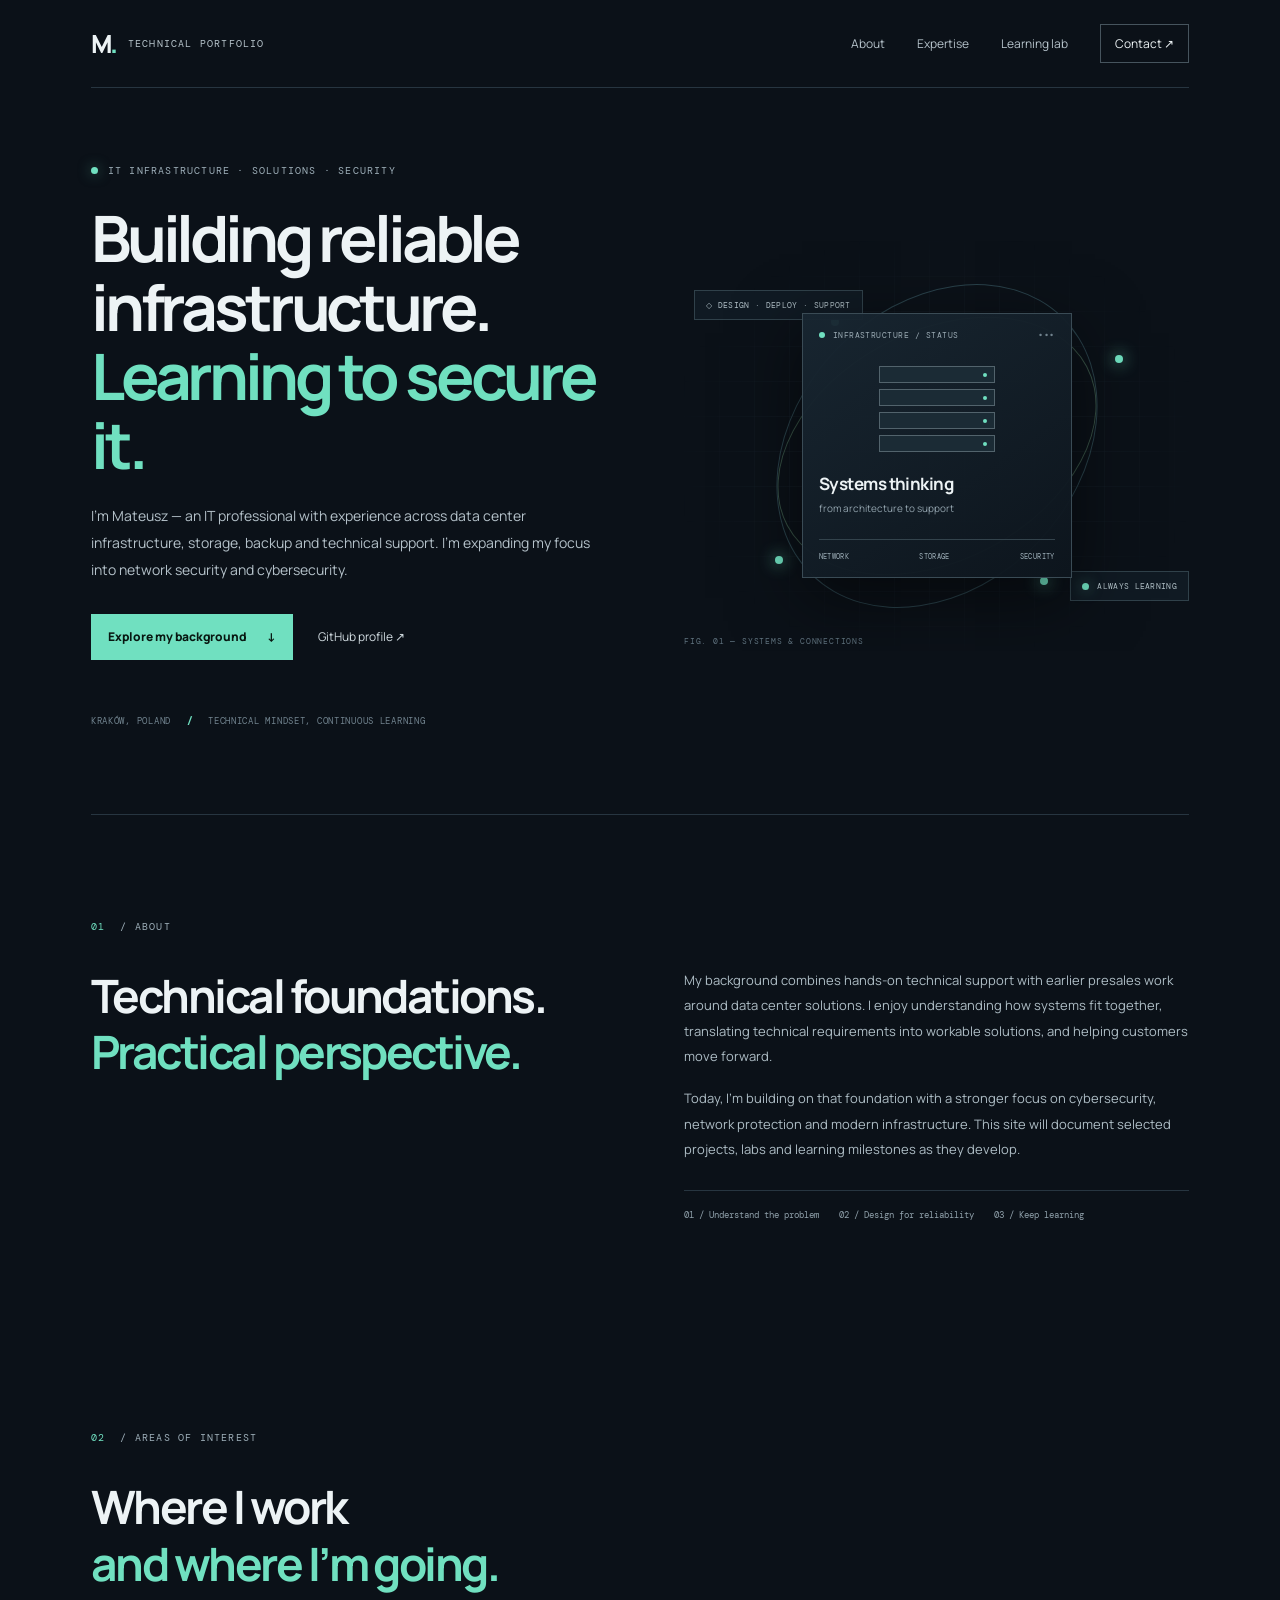
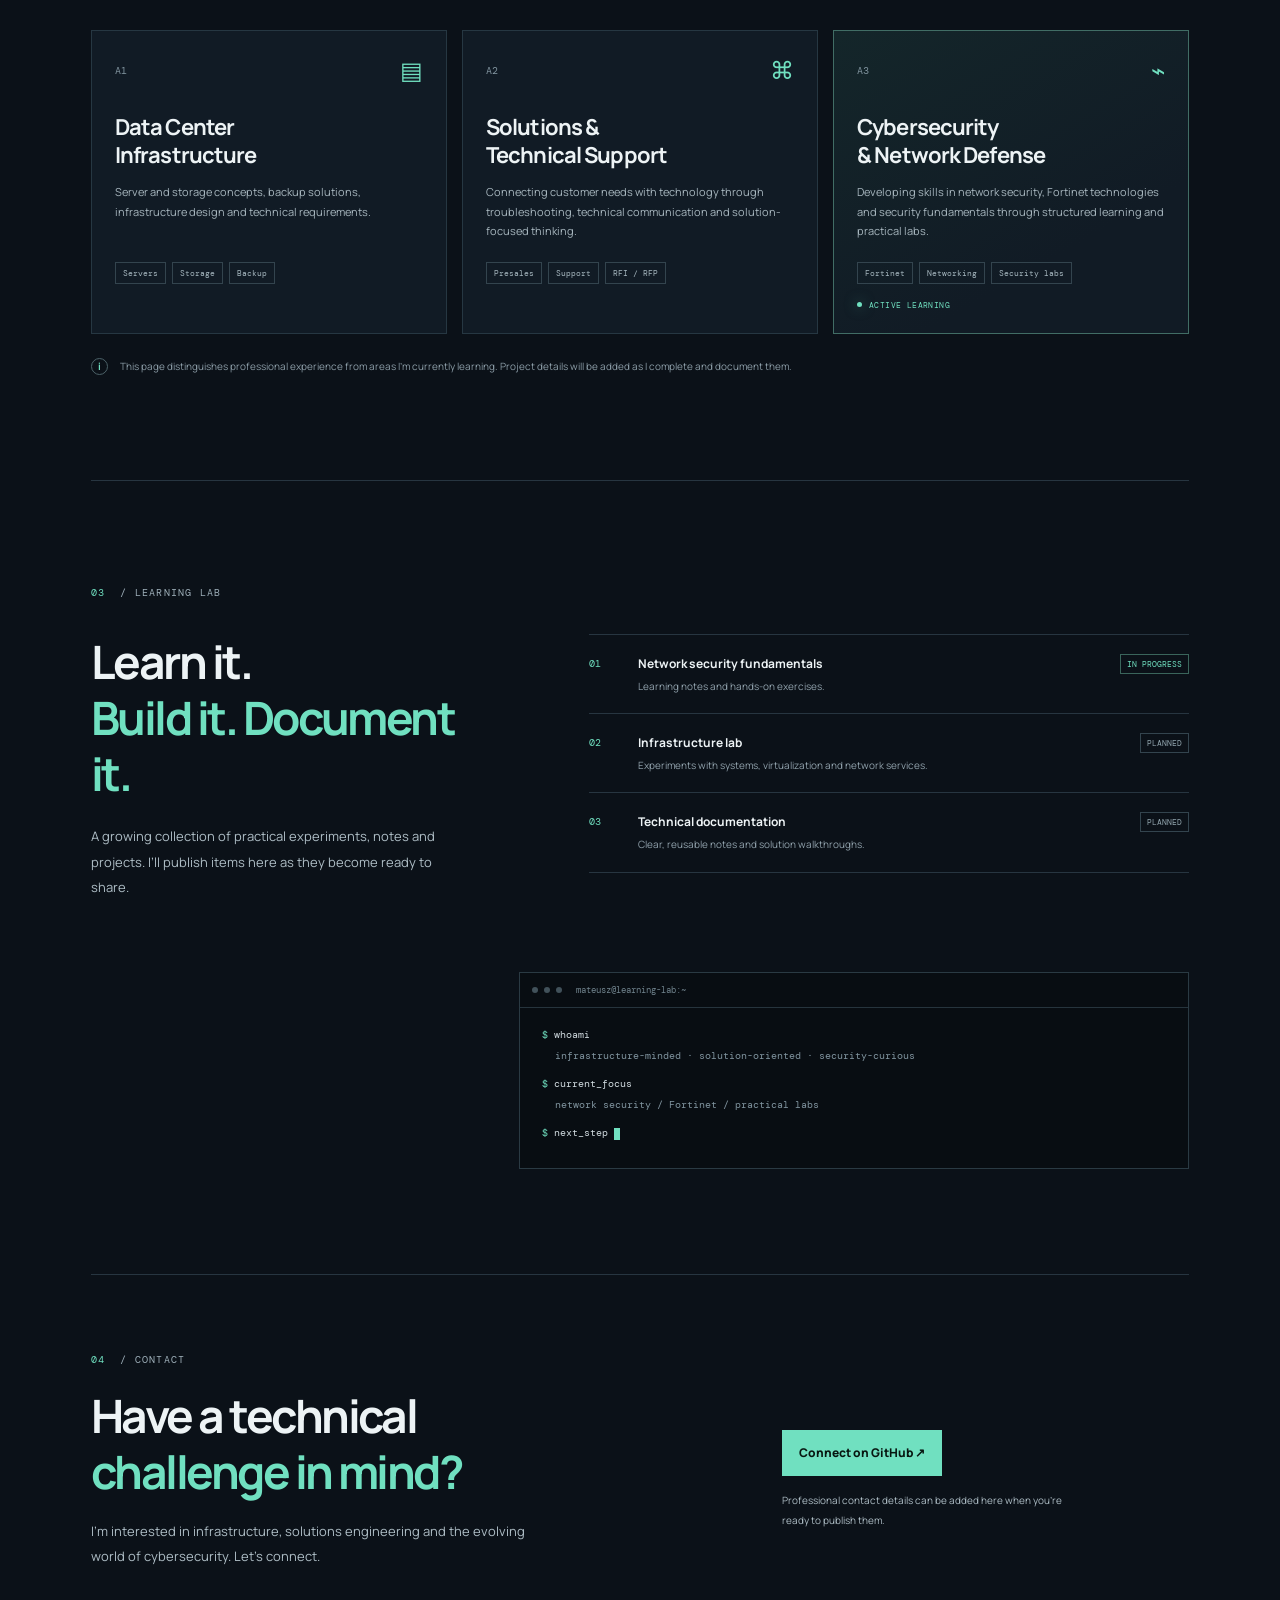
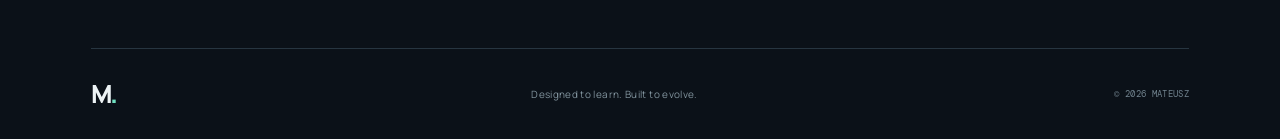
==== index.html @ ebeee13b "Add files via upload" ====
<!doctype html>
<html lang="en">
<head>
  <meta charset="utf-8">
  <meta name="viewport" content="width=device-width, initial-scale=1">
  <meta name="theme-color" content="#0b1118">
  <meta name="description" content="Mateusz — IT infrastructure, solutions engineering and cybersecurity learning portfolio.">
  <title>Mateusz | Infrastructure & Cybersecurity</title>
  <link rel="stylesheet" href="style.css">
</head>
<body>
  <div class="shell">
    <header class="topbar">
      <a class="brand" href="#top"><span class="mark">M<span>.</span></span><span>TECHNICAL PORTFOLIO</span></a>
      <nav aria-label="Main navigation">
        <a href="#about">About</a><a href="#expertise">Expertise</a><a href="#lab">Learning lab</a><a class="nav-cta" href="#contact">Contact ↗</a>
      </nav>
    </header>
    <main id="top">
      <section class="hero">
        <div class="hero-copy">
          <div class="eyebrow"><i></i> IT INFRASTRUCTURE · SOLUTIONS · SECURITY</div>
          <h1>Building reliable<br>infrastructure.<br><em>Learning to secure it.</em></h1>
          <p class="intro">I’m Mateusz — an IT professional with experience across data center infrastructure, storage, backup and technical support. I’m expanding my focus into network security and cybersecurity.</p>
          <div class="actions"><a class="button" href="#expertise">Explore my background <span>↓</span></a><a class="plain-link" href="https://github.com/M-otleyCrew" target="_blank" rel="noreferrer">GitHub profile ↗</a></div>
          <div class="hero-meta">KRAKÓW, POLAND <b>/</b> TECHNICAL MINDSET, CONTINUOUS LEARNING</div>
        </div>
        <div class="hero-art" aria-label="Abstract infrastructure network illustration">
          <div class="grid-bg"></div><div class="orbit orbit-a"></div><div class="orbit orbit-b"></div>
          <span class="node n1"></span><span class="node n2"></span><span class="node n3"></span><span class="node n4"></span>
          <div class="system-card">
            <div class="system-top"><i></i><span>INFRASTRUCTURE / STATUS</span><b>•••</b></div>
            <div class="server-stack"><span></span><span></span><span></span><span></span></div>
            <h3>Systems thinking</h3><p>from architecture to support</p>
            <div class="system-tags"><span>NETWORK</span><span>STORAGE</span><span>SECURITY</span></div>
          </div>
          <div class="art-label label-a">◇ DESIGN · DEPLOY · SUPPORT</div><div class="art-label label-b"><i></i> ALWAYS LEARNING</div>
          <div class="figure-caption">FIG. 01 — SYSTEMS & CONNECTIONS</div>
        </div>
        <div class="hero-rule"></div>
      </section>
      <section class="section about" id="about">
        <div class="kicker"><span>01</span> / ABOUT</div>
        <div class="split"><h2>Technical foundations.<br><em>Practical perspective.</em></h2>
          <div class="about-copy"><p>My background combines hands-on technical support with earlier presales work around data center solutions. I enjoy understanding how systems fit together, translating technical requirements into workable solutions, and helping customers move forward.</p><p>Today, I’m building on that foundation with a stronger focus on cybersecurity, network protection and modern infrastructure. This site will document selected projects, labs and learning milestones as they develop.</p><div class="principles"><span>01 / Understand the problem</span><span>02 / Design for reliability</span><span>03 / Keep learning</span></div></div>
        </div>
      </section>
      <section class="section expertise" id="expertise">
        <div class="kicker"><span>02</span> / AREAS OF INTEREST</div><h2>Where I work<br><em>and where I’m going.</em></h2>
        <div class="cards">
          <article class="card"><div class="card-head"><span>A1</span><b>▤</b></div><h3>Data Center<br>Infrastructure</h3><p>Server and storage concepts, backup solutions, infrastructure design and technical requirements.</p><div class="tags"><span>Servers</span><span>Storage</span><span>Backup</span></div></article>
          <article class="card"><div class="card-head"><span>A2</span><b>⌘</b></div><h3>Solutions &<br>Technical Support</h3><p>Connecting customer needs with technology through troubleshooting, technical communication and solution-focused thinking.</p><div class="tags"><span>Presales</span><span>Support</span><span>RFI / RFP</span></div></article>
          <article class="card highlighted"><div class="card-head"><span>A3</span><b>⌁</b></div><h3>Cybersecurity<br>& Network Defense</h3><p>Developing skills in network security, Fortinet technologies and security fundamentals through structured learning and practical labs.</p><div class="tags"><span>Fortinet</span><span>Networking</span><span>Security labs</span></div><div class="active"><i></i> ACTIVE LEARNING</div></article>
        </div>
        <p class="note"><b>i</b> This page distinguishes professional experience from areas I’m currently learning. Project details will be added as I complete and document them.</p>
      </section>
      <section class="section lab" id="lab">
        <div class="kicker"><span>03</span> / LEARNING LAB</div><div class="lab-layout"><div><h2>Learn it.<br><em>Build it. Document it.</em></h2><p class="lab-intro">A growing collection of practical experiments, notes and projects. I’ll publish items here as they become ready to share.</p></div>
          <div class="lab-list">
            <div class="lab-item"><span class="lab-num">01</span><div><h3>Network security fundamentals</h3><p>Learning notes and hands-on exercises.</p></div><span class="status">IN PROGRESS</span></div>
            <div class="lab-item"><span class="lab-num">02</span><div><h3>Infrastructure lab</h3><p>Experiments with systems, virtualization and network services.</p></div><span class="status">PLANNED</span></div>
            <div class="lab-item"><span class="lab-num">03</span><div><h3>Technical documentation</h3><p>Clear, reusable notes and solution walkthroughs.</p></div><span class="status">PLANNED</span></div>
          </div>
        </div>
        <div class="terminal"><div class="term-bar"><i></i><i></i><i></i><span>mateusz@learning-lab:~</span></div><div class="term-body"><p><b>$</b> whoami</p><p class="output">infrastructure-minded · solution-oriented · security-curious</p><p><b>$</b> current_focus</p><p class="output">network security / Fortinet / practical labs</p><p><b>$</b> next_step <span class="cursor"></span></p></div></div>
      </section>
      <section class="contact" id="contact"><div><div class="kicker"><span>04</span> / CONTACT</div><h2>Have a technical<br><em>challenge in mind?</em></h2><p>I’m interested in infrastructure, solutions engineering and the evolving world of cybersecurity. Let’s connect.</p></div><div class="contact-action"><a class="button" href="https://github.com/M-otleyCrew" target="_blank" rel="noreferrer">Connect on GitHub ↗</a><p>Professional contact details can be added here when you’re ready to publish them.</p></div></section>
    </main>
    <footer><a class="mark" href="#top">M<span>.</span></a><p>Designed to learn. Built to evolve.</p><span>© 2026 MATEUSZ</span></footer>
  </div>
</body>
</html>
---- style.css ----
@import url('https://fonts.googleapis.com/css2?family=DM+Mono:wght@400;500&family=Manrope:wght@400;500;600;700;800&display=swap');
:root{--bg:#0b1118;--panel:#111b25;--panel2:#14212c;--text:#edf3f5;--muted:#9aaab5;--line:#273540;--accent:#70e0c0;--accent2:#a1f2da;--mono:"DM Mono",monospace;--sans:"Manrope",Arial,sans-serif}
*{box-sizing:border-box}html{scroll-behavior:smooth;scroll-padding-top:84px}body{margin:0;background:var(--bg);color:var(--text);font-family:var(--sans);line-height:1.65}a{color:inherit;text-decoration:none}.shell{max-width:1440px;margin:auto;padding:0 7.1%}.topbar{height:88px;display:flex;align-items:center;justify-content:space-between;border-bottom:1px solid var(--line)}.brand{display:flex;align-items:center;gap:13px;font:10px var(--mono);letter-spacing:.12em;color:#b7c4cb}.mark{font:800 25px var(--sans);letter-spacing:-.12em;color:var(--text)}.mark span{color:var(--accent)}nav{display:flex;gap:32px;align-items:center;font-size:12px;color:#b5c2ca}nav a:hover,.plain-link:hover{color:var(--accent)}.nav-cta{border:1px solid #46545d;padding:9px 14px;color:var(--text)}.hero{min-height:630px;display:grid;grid-template-columns:1.05fr .95fr;align-items:center;gap:35px;position:relative;padding:76px 0 88px}.hero-copy{position:relative;z-index:2}.eyebrow,.kicker{font:10px var(--mono);letter-spacing:.12em;color:#9eafb9}.eyebrow{display:flex;align-items:center;gap:10px}.eyebrow i,.active i,.art-label i{width:7px;height:7px;border-radius:50%;background:var(--accent);display:inline-block;box-shadow:0 0 13px #70e0c080}h1{font-size:clamp(42px,5vw,68px);letter-spacing:-.065em;line-height:1.08;margin:26px 0 24px;font-weight:700}h1 em,h2 em{font-style:normal;color:var(--accent)}.intro{font-size:14px;color:#b4c1c9;max-width:515px;line-height:1.9}.actions{display:flex;align-items:center;gap:25px;margin-top:31px}.button{display:inline-flex;align-items:center;gap:20px;padding:13px 17px;background:var(--accent);color:#081711;font-size:12px;font-weight:800;transition:transform .2s,background .2s}.button:hover{transform:translateY(-2px);background:var(--accent2)}.plain-link{font-size:12px;color:#d1dbe0}.hero-meta{margin-top:55px;font:9px var(--mono);letter-spacing:.08em;color:#71838e}.hero-meta b{color:var(--accent);padding:0 10px}.hero-art{height:410px;position:relative;display:grid;place-items:center;overflow:hidden}.grid-bg{position:absolute;inset:0;background-image:linear-gradient(#27374355 1px,transparent 1px),linear-gradient(90deg,#27374355 1px,transparent 1px);background-size:35px 35px;mask-image:radial-gradient(ellipse at center,#000 10%,transparent 75%)}.orbit{position:absolute;border:1px solid #365044;border-radius:50%;transform:rotate(-28deg)}.orbit-a{width:340px;height:230px}.orbit-b{width:280px;height:360px;transform:rotate(44deg);border-color:#29414a}.node{position:absolute;width:8px;height:8px;border-radius:50%;background:var(--accent);box-shadow:0 0 16px #70e0c0}.n1{top:19%;left:29%}.n2{top:28%;right:13%}.n3{bottom:21%;left:18%}.n4{bottom:16%;right:28%}.system-card{width:270px;position:relative;z-index:1;background:linear-gradient(145deg,#182631f5,#0d151df5);border:1px solid #3a4b55;box-shadow:0 20px 65px #0008;padding:16px}.system-top{display:flex;align-items:center;gap:8px;font:8px var(--mono);letter-spacing:.06em;color:#9babb4}.system-top i{width:6px;height:6px;background:var(--accent);border-radius:50%}.system-top b{margin-left:auto;color:#71838e}.server-stack{margin:26px auto 18px;width:116px;display:grid;gap:6px}.server-stack span{height:17px;border:1px solid #52636c;background:#1b2b35;position:relative}.server-stack span:after{content:"";position:absolute;right:7px;top:6px;width:4px;height:4px;border-radius:50%;background:var(--accent)}.system-card h3{font-size:17px;letter-spacing:-.03em;margin:0}.system-card p{font-size:10px;color:#91a2ac;margin:2px 0 22px}.system-tags{border-top:1px solid #33434c;padding-top:12px;display:flex;justify-content:space-between;font:7px var(--mono);letter-spacing:.05em;color:#9eafb9}.art-label{position:absolute;font:8px var(--mono);letter-spacing:.04em;color:#b1c0c7;background:#111b25e8;border:1px solid #30414a;padding:9px 11px}.label-a{top:12%;left:2%}.label-b{bottom:12%;right:0;display:flex;align-items:center;gap:8px}.figure-caption{position:absolute;bottom:1%;left:0;font:8px var(--mono);letter-spacing:.1em;color:#60737f}.hero-rule{height:1px;background:var(--line);position:absolute;bottom:0;left:0;right:0}.section{padding:105px 0}.kicker{margin-bottom:35px}.kicker span{color:var(--accent);margin-right:8px}.split{display:grid;grid-template-columns:1fr 1fr;gap:8%}h2{font-size:clamp(31px,3.6vw,46px);line-height:1.22;letter-spacing:-.055em;margin:0;font-weight:700}.about-copy p,.lab-intro,.contact p{font-size:13px;color:#aebdc5;line-height:1.95;margin:0 0 17px}.principles{border-top:1px solid var(--line);margin-top:28px;padding-top:18px;display:flex;flex-wrap:wrap;gap:10px 20px;font:9px var(--mono);color:#91a2ac}.expertise>h2{margin-bottom:38px}.cards{display:grid;grid-template-columns:repeat(3,1fr);gap:15px}.card{position:relative;background:var(--panel);border:1px solid #263742;padding:24px 23px 23px;min-height:300px;transition:border-color .2s,transform .2s}.card:hover{transform:translateY(-3px);border-color:#4b6b6b}.card.highlighted{background:linear-gradient(150deg,#14262a,#111b25 70%);border-color:#416d65}.card-head{display:flex;justify-content:space-between;align-items:center;color:#8396a1;font:10px var(--mono)}.card-head b{font-size:24px;font-weight:400;color:var(--accent)}.card h3{font-size:22px;line-height:1.3;letter-spacing:-.04em;margin:27px 0 12px}.card p{font-size:11px;line-height:1.8;color:#a7b6be;min-height:60px;margin:0 0 20px}.tags{display:flex;gap:6px;flex-wrap:wrap}.tags span{font:8px var(--mono);color:#a7b8c0;border:1px solid #33444e;padding:5px 7px}.active{margin-top:16px;font:8px var(--mono);letter-spacing:.05em;color:var(--accent);display:flex;align-items:center;gap:7px}.active i{width:5px;height:5px}.note{margin:24px 0 0;font-size:10px;color:#8c9da7;display:flex;gap:12px;align-items:flex-start}.note b{border:1px solid #4c6268;color:var(--accent);border-radius:50%;width:17px;height:17px;text-align:center;line-height:15px;flex-shrink:0}.lab{border-top:1px solid var(--line)}.lab-layout{display:grid;grid-template-columns:.8fr 1.2fr;gap:9%;align-items:start}.lab-intro{margin-top:22px;max-width:350px}.lab-list{border-top:1px solid var(--line)}.lab-item{display:grid;grid-template-columns:34px 1fr auto;gap:15px;align-items:start;padding:19px 0;border-bottom:1px solid var(--line)}.lab-num{font:10px var(--mono);color:var(--accent);padding-top:3px}.lab-item h3{font-size:12px;margin:0 0 4px}.lab-item p{font-size:10px;color:#91a2ac;margin:0}.status{font:8px var(--mono);color:#93a6af;border:1px solid #33444e;padding:4px 6px;white-space:nowrap}.lab-item:first-child .status{color:var(--accent);border-color:#3a655b}.terminal{margin-top:55px;background:#080d12;border:1px solid #2a3a43;max-width:670px;margin-left:auto}.term-bar{height:35px;border-bottom:1px solid #26343d;display:flex;align-items:center;gap:6px;padding:0 12px}.term-bar i{width:6px;height:6px;background:#41515a;border-radius:50%}.term-bar span{margin-left:8px;font:9px var(--mono);color:#71848e}.term-body{padding:20px 22px;font:10px var(--mono);color:#d2dce1}.term-body p{margin:0 0 8px}.term-body b{color:var(--accent);font-weight:400}.term-body .output{color:#80949f;padding-left:13px;margin-bottom:15px}.cursor{display:inline-block;width:6px;height:12px;background:var(--accent);vertical-align:middle;animation:blink 1s steps(2) infinite}@keyframes blink{50%{opacity:0}}.contact{border-top:1px solid var(--line);border-bottom:1px solid var(--line);padding:78px 0;display:grid;grid-template-columns:1fr .7fr;gap:10%;align-items:center}.contact .kicker{margin-bottom:22px}.contact h2{margin-bottom:19px}.contact p{max-width:440px;margin-bottom:0}.contact-action{padding-top:38px}.contact-action p{font-size:10px;margin-top:15px;max-width:290px}footer{min-height:90px;display:flex;align-items:center;justify-content:space-between;color:#71838e;font:9px var(--mono);letter-spacing:.04em}footer p{font:10px var(--sans);color:#82949e}.footer-brand{font-size:20px}
@media(max-width:850px){.shell{padding:0 5%}.hero{grid-template-columns:1fr;padding:70px 0 55px;gap:20px}.hero-art{height:370px;max-width:600px;width:100%;margin:auto}.hero-meta{margin-top:36px}.split,.lab-layout{grid-template-columns:1fr;gap:28px}.cards{grid-template-columns:1fr}.card{min-height:auto}.card p{min-height:0}.card h3{margin-top:18px}.section{padding:75px 0}.expertise>h2{margin-bottom:28px}.contact{grid-template-columns:1fr;gap:15px;padding:65px 0}.contact-action{padding-top:10px}.terminal{margin-top:40px}}
@media(max-width:540px){.topbar{height:auto;min-height:76px;align-items:flex-start;padding:20px 0;gap:18px;flex-direction:column}.topbar nav{width:100%;gap:0;justify-content:space-between;font-size:10px}.nav-cta{padding:5px 8px}.brand{font-size:8px}h1{font-size:43px}.intro{font-size:13px}.actions{gap:15px;flex-wrap:wrap}.button{padding:12px;font-size:10px}.plain-link{font-size:10px}.hero-art{height:330px}.system-card{width:240px}.label-a{left:0;top:7%}.label-b{right:0;bottom:7%}.art-label{font-size:7px;padding:7px}.figure-caption{font-size:7px}.hero-meta{font-size:8px;line-height:1.9}.section{padding:60px 0}.kicker{margin-bottom:25px}h2{font-size:34px}.principles{flex-direction:column;gap:9px}.lab-item{grid-template-columns:24px 1fr;gap:10px}.status{grid-column:2;justify-self:start;margin-top:5px}.term-body{padding:16px 12px;font-size:9px}footer{gap:12px;flex-wrap:wrap;padding:22px 0}footer p{flex:1}footer span{font-size:8px}}
@media(prefers-reduced-motion:reduce){html{scroll-behavior:auto}*,*::before,*::after{animation-duration:.01ms!important;animation-iteration-count:1!important;transition-duration:.01ms!important}}
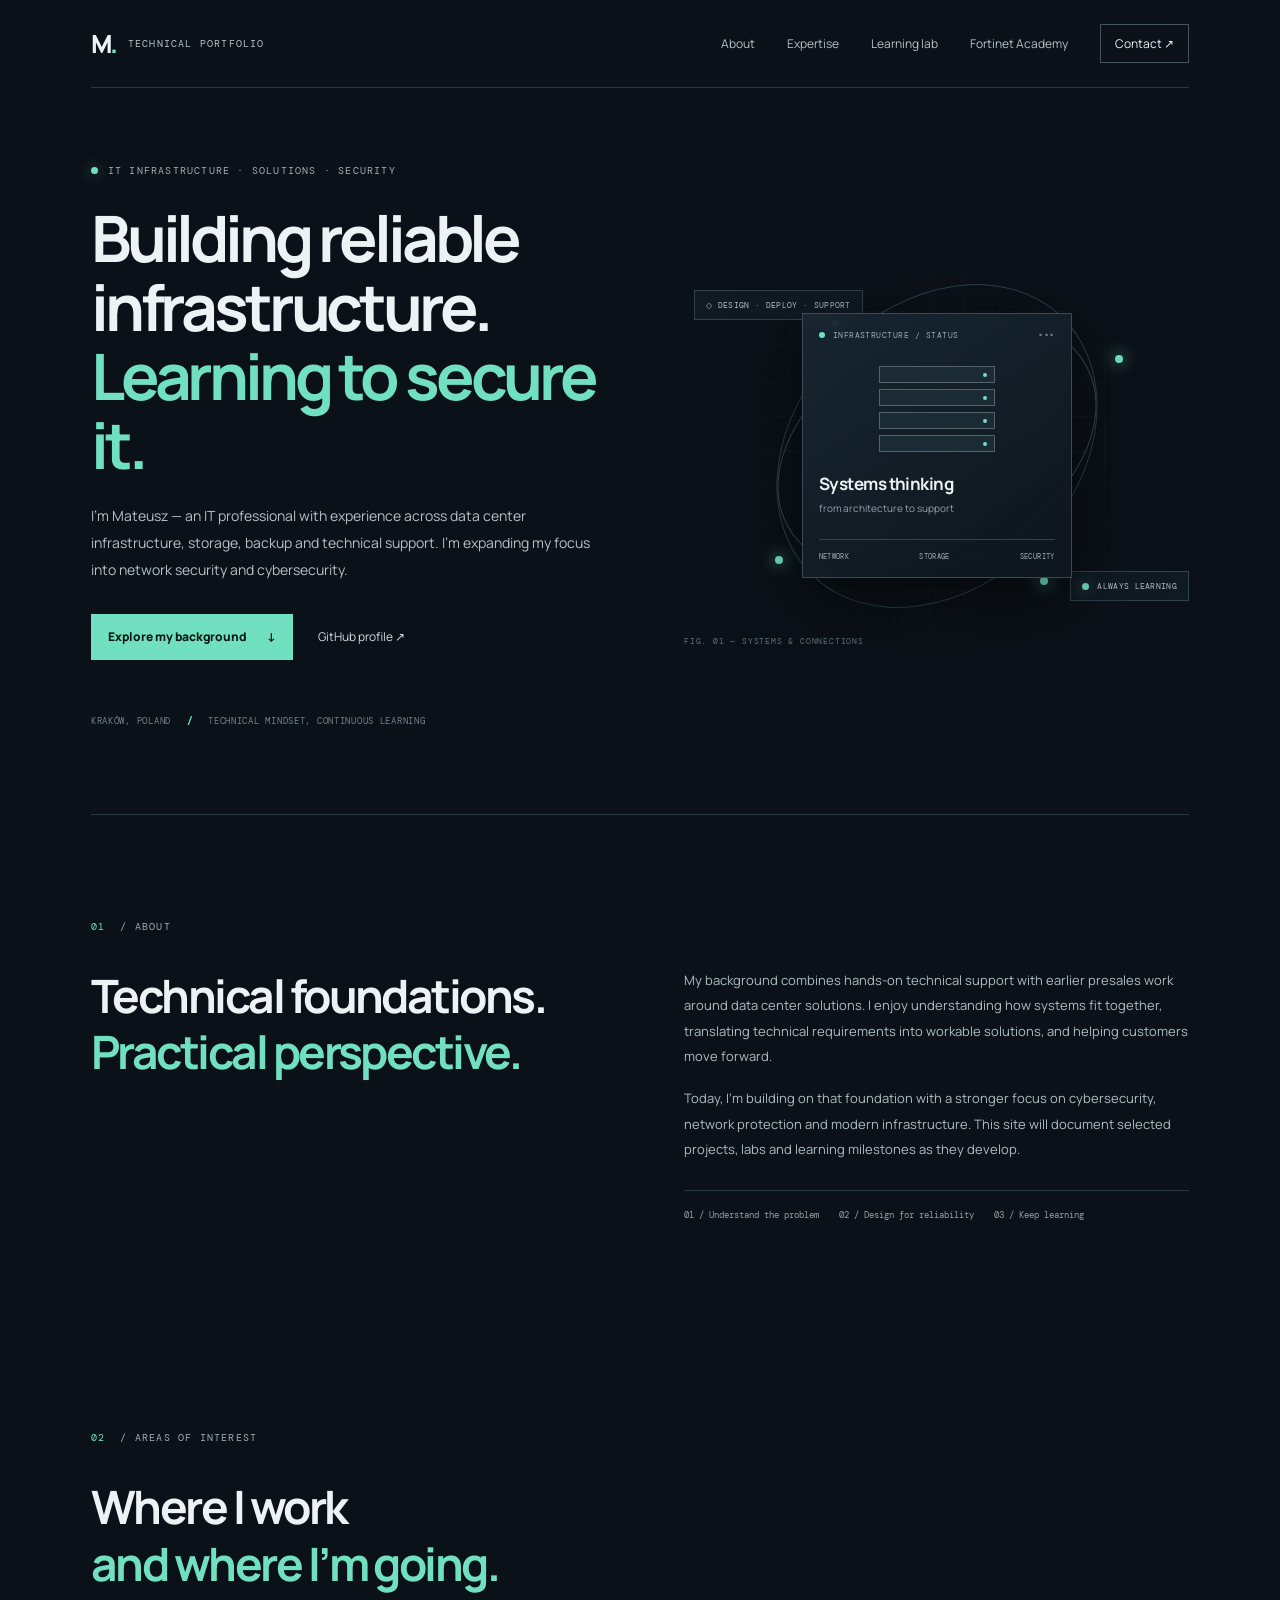
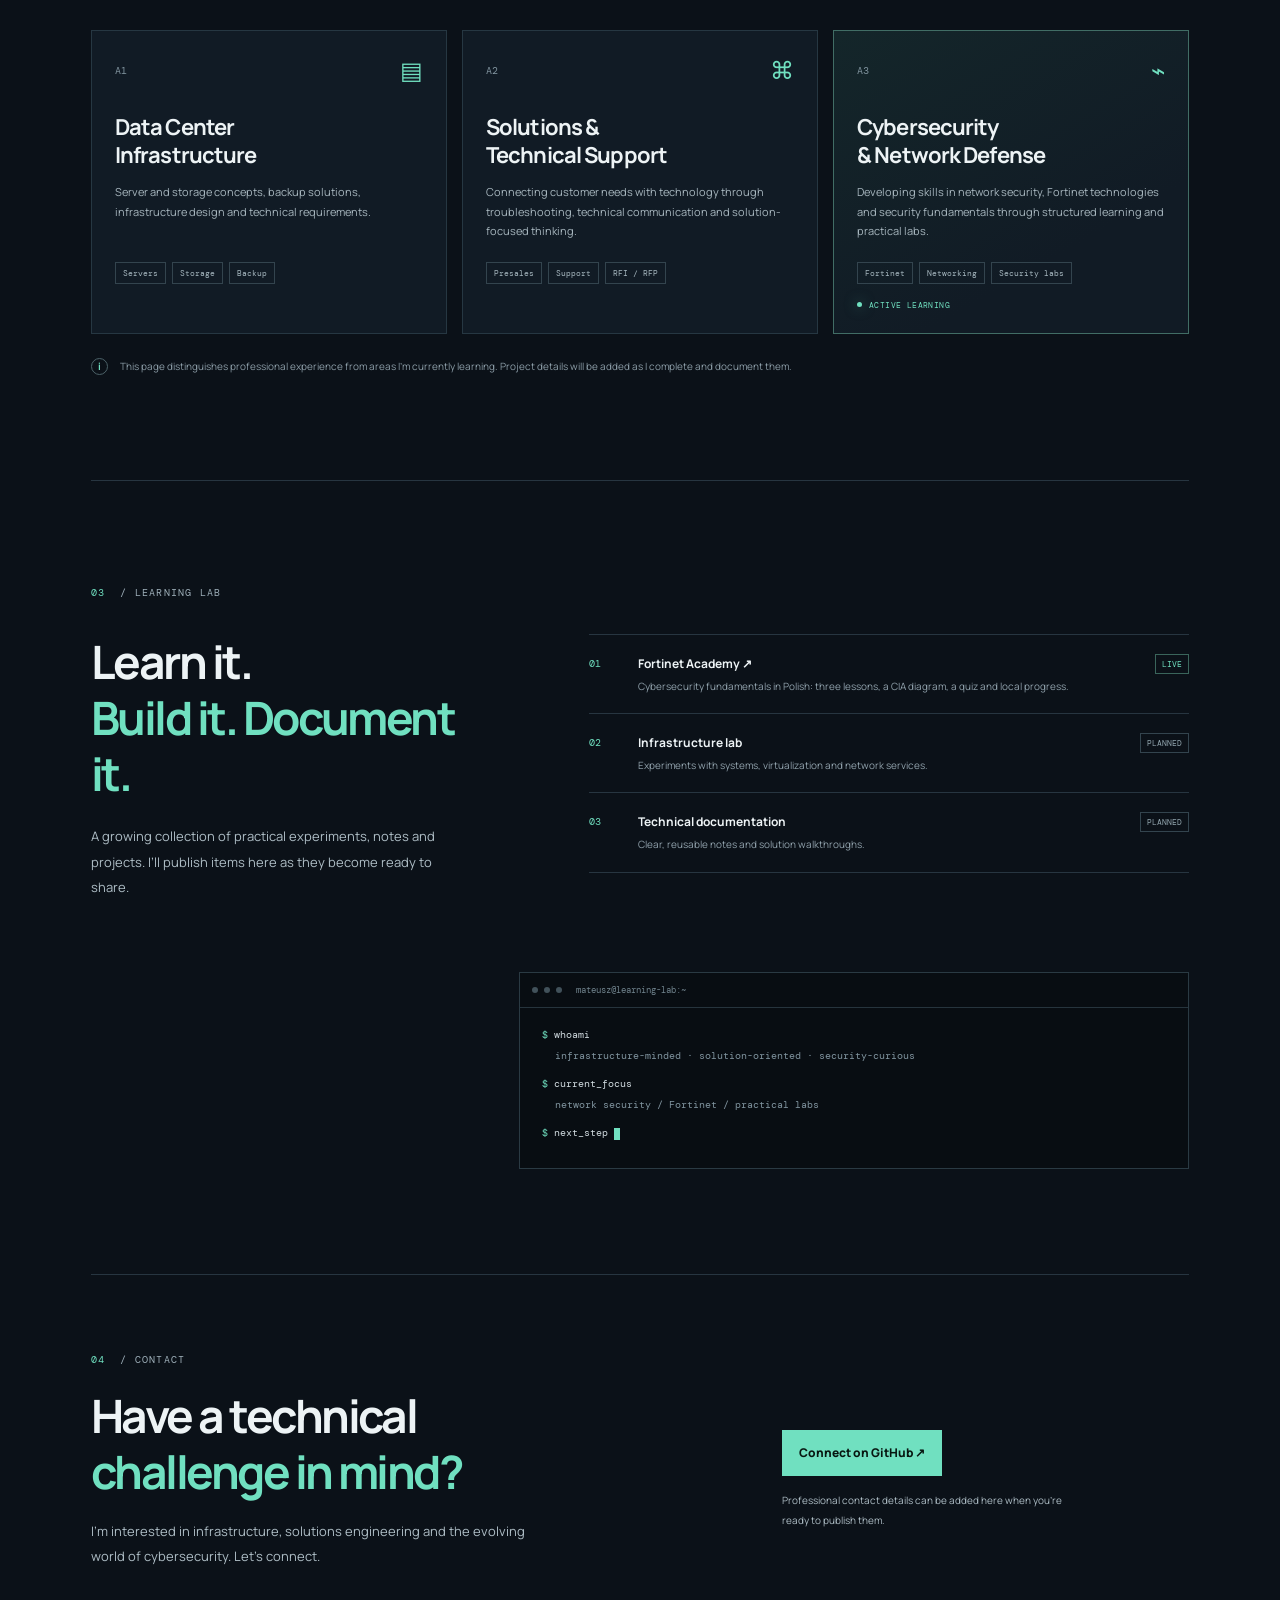
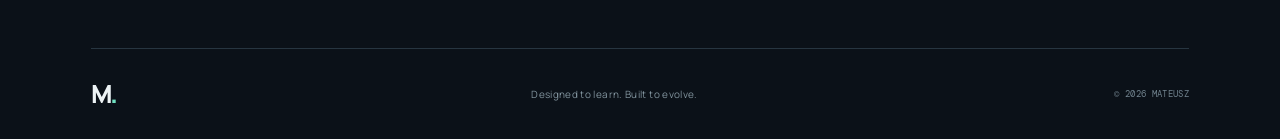
==== commit f6a371ee: "Link live academy from portfolio and document publishing workflow" ====
--- a/index.html
+++ b/index.html
@@ -13,7 +13,7 @@
     <header class="topbar">
       <a class="brand" href="#top"><span class="mark">M<span>.</span></span><span>TECHNICAL PORTFOLIO</span></a>
       <nav aria-label="Main navigation">
-        <a href="#about">About</a><a href="#expertise">Expertise</a><a href="#lab">Learning lab</a><a class="nav-cta" href="#contact">Contact ↗</a>
+        <a href="#about">About</a><a href="#expertise">Expertise</a><a href="#lab">Learning lab</a><a href="fortinet-academy/">Fortinet Academy</a><a class="nav-cta" href="#contact">Contact ↗</a>
       </nav>
     </header>
     <main id="top">
@@ -57,7 +57,7 @@
       <section class="section lab" id="lab">
         <div class="kicker"><span>03</span> / LEARNING LAB</div><div class="lab-layout"><div><h2>Learn it.<br><em>Build it. Document it.</em></h2><p class="lab-intro">A growing collection of practical experiments, notes and projects. I’ll publish items here as they become ready to share.</p></div>
           <div class="lab-list">
-            <div class="lab-item"><span class="lab-num">01</span><div><h3>Network security fundamentals</h3><p>Learning notes and hands-on exercises.</p></div><span class="status">IN PROGRESS</span></div>
+            <div class="lab-item"><span class="lab-num">01</span><div><h3><a href="fortinet-academy/">Fortinet Academy ↗</a></h3><p>Cybersecurity fundamentals in Polish: three lessons, a CIA diagram, a quiz and local progress.</p></div><span class="status">LIVE</span></div>
             <div class="lab-item"><span class="lab-num">02</span><div><h3>Infrastructure lab</h3><p>Experiments with systems, virtualization and network services.</p></div><span class="status">PLANNED</span></div>
             <div class="lab-item"><span class="lab-num">03</span><div><h3>Technical documentation</h3><p>Clear, reusable notes and solution walkthroughs.</p></div><span class="status">PLANNED</span></div>
           </div>
@@ -69,4 +69,4 @@
     <footer><a class="mark" href="#top">M<span>.</span></a><p>Designed to learn. Built to evolve.</p><span>© 2026 MATEUSZ</span></footer>
   </div>
 </body>
-</html>+</html>
